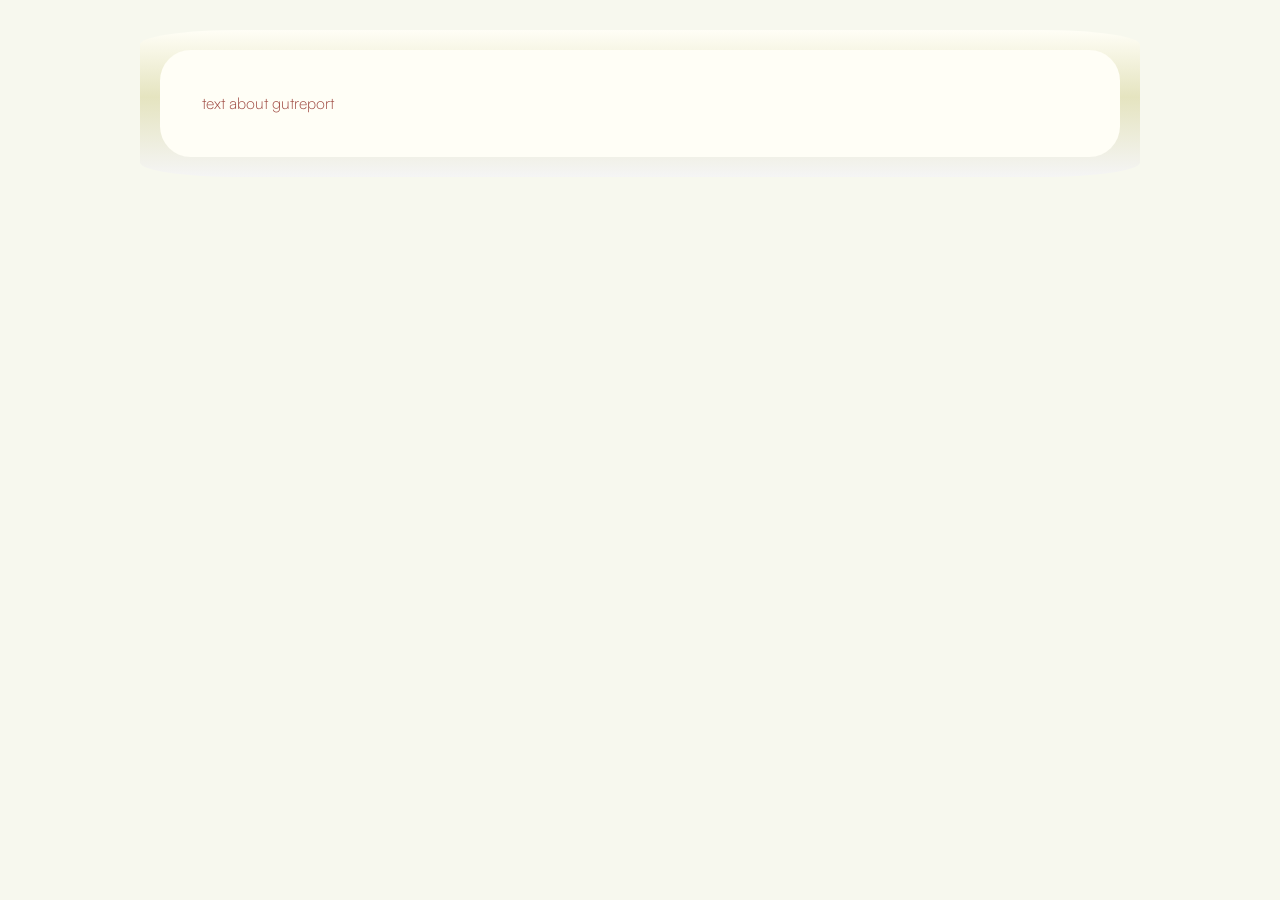
==== gutreport.html @ d38d4398 "ADD NEW PAGES + NAV BAR" ====
<!doctype html>
<html lang="en">

<head>
  <meta charset="utf-8">
  <meta name="author" content="Kayleen Tran">
  <meta name="description" content="GutReport project page">
  <link rel="stylesheet" href="style.css">
  <title>Kayleen Tran: Designer and Developer</title>
</head>

<body class="container">
    <div class="border">
        <main class="panel">
            <p>
                text about gutreport
            </p>
        </main>
    </div>
</body>

</html>
---- style.css ----
@font-face {
  font-family: 'Grotesk';
  src: url('fonts/AlteHaasGroteskBold.ttf') format('opentype');
  font-weight: normal;
  font-style: normal;
}
@font-face {
  font-family: 'Satoshi-Light';
  src: url('fonts/Satoshi-Light.otf') format('opentype');
  font-weight: normal;
  font-style: normal;
}

@font-face {
  font-family: 'Satoshi-Bold';
  src: url('fonts/Satoshi-Bold.otf') format('opentype');
  font-weight: normal;
  font-style: normal;
}

html {
  scroll-behavior:smooth;
}

body{
    max-width: 1000px;
    border-radius: 30.764px;
    background: #FFFEF6;
    padding : 10px;
    margin: auto;
}


.container{
    border-radius: 30px;
    background: #F7F8EE;
    padding: 30px;
    font-family: "Grotesk", Helvetica, Arial, sans-serif;
    color: #9C443C;
     
}

.featured{
     max-width: 1200px;
     margin: 0 auto;
     border-bottom: 0.5px solid #d5d5d5;
}

.intro-block
 {
    display: flex;
    align-items: center;
    gap: 3%;
    margin-bottom : 3%;

 }
.intro {
    margin-top: 45px;
    position: relative;
    padding: 30px;
    border-radius: 20px;
}

.intro-text {
    min-width: 0;

    h1 {
        white-space: nowrap;
    }
    

    h3 {
         display: inline-block;
        background: linear-gradient(to right, #9C443C, #6aaf15);
        -webkit-background-clip: text;
        background-clip: text;
        color: transparent;
        font-family: "Satoshi-Bold", Helvetica, Arial, sans-serif;
    }
}

.photo-stack {
  flex-shrink: 0;
  width: 30%;


    /* photo lifts and tilts when hovered over */
    img {
        transition: transform 0.25s ease;
    }
    img:hover{
        transform: translateY(-10px);
        transform: scale(1.5);
        transform: rotate(3deg);
  }
}

.photo-stack img{
  width: 100%;
  height: auto;
  display: block;
}


.panel{
    border-radius: 30.764px;
    background: #FFFEF6;
    padding: 3%;
}

h1{
    font-size: 180%;
    font-weight:600;
    margin: 1%;
}

h2{
    font-size: 150%;
    font-weight:540;
    margin: 1%;
    font-family: "Satoshi-Bold", Helvetica, Arial, sans-serif;
}

h3{
    font-size: 120%;
    font-weight:540;
    margin: 1%;
    font-family: "Satoshi-Bold", Helvetica, Arial, sans-serif;
}

p{
    font-size: 1rem;
    margin: 1.5%;
    font-family: "Satoshi-Light", Helvetica, Arial, sans-serif;
}

.header {
    padding: 10px;
    padding-left: 30px;
    border-radius: 20px;

}

.project{
    padding: 32px;

    .button {
        margin: 10px;
    }
}

.project-img {
    padding: 3%;
    display: flex;
    gap: 5%;

    img {
        transition: transform 0.25s ease;
    }
    img:hover{
        transform: translateY(-10px);
        transform: scale(1.05);
    }
}

.glass {
  border-radius: 24px;
  border: 1.5px solid rgba(255, 236, 236, 0.9);

  background: radial-gradient(
    ellipse at 50% 55%,
    rgba(222, 200, 194, 0.55) 0%,
    rgba(234, 220, 213, 0.40) 55%,
    rgba(250, 246, 240, 0.25) 100%
  );

  backdrop-filter: blur(20px) saturate(140%);
  -webkit-backdrop-filter: blur(20px) saturate(140%);

  box-shadow:
    inset 0 0 0 1px rgba(255, 255, 255, 0.55),
    inset 0 0 18px rgba(255, 255, 255, 0.65),
    inset 0 2px 6px rgba(255, 255, 255, 0.8),

    0 22px 49px rgba(118, 4, 4, 0.10),
    0 90px 90px rgba(118, 4, 4, 0.06);
}

.project-img img{
    border-radius: 20px;
    border: 2px solid #E5E4C0;
    width: 30%;
    height: auto;
    display: block;

}

.spin{
    animation: moveRight 9s linear infinite;
}

.footer{
    border-radius: 30px;
    padding: 30px;
    font-family: "Grotesk", Helvetica, Arial, sans-serif;
    color: #9C443C;
    margin: 8px;  display: flex;
    justify-content: center;
    gap: 24px;
    font-family: "Satoshi-Bold", Helvetica, Arial, sans-serif;
}

.footer a{
    color:#7cc381;
}


.footer a:active {
  color: #eb616f;
}



.footer a:visited {
  color: #a7508a;
}

.border{
    border-radius: 10%;
    background: var(--background-gradiuent, linear-gradient(180deg, #FFFEF6 0%, #E5E4C0 45.67%, #F5F5F5 100%));
    padding: 20px;
}

.button {
  display: inline-block;
  padding: 10px 22px;
  border-radius: 999px;
  background: #9C443C;
  color: #FFFEF6;
  font-family: "Grotesk", Helvetica, Arial, sans-serif;
  text-decoration: none;
  transition: background 0.2s;
}

.button:hover {
  background: #692720; 
}

.nav{
    position: sticky;
    top: 16px;
    z-index: 100;
    width: fit-content;
    margin: 0 auto 32px;
    padding: 6px;
    border-radius: 999px; 

    ul {
        display: flex;
        gap: 4px;
        list-style: none;
        margin: 0;
        padding: 0;
    }

    a {
        display: block;
        padding: 10px 22px;
        border-radius: 999px;
        color: #9C443C;
        text-decoration: none;
        transition: background 0.25s ease;
    }

    a:hover{
        background: linear-gradient(to right, #9C443C, #6aaf15);
        -webkit-background-clip: text;
        background-clip: text;
        color: transparent;
    }
}
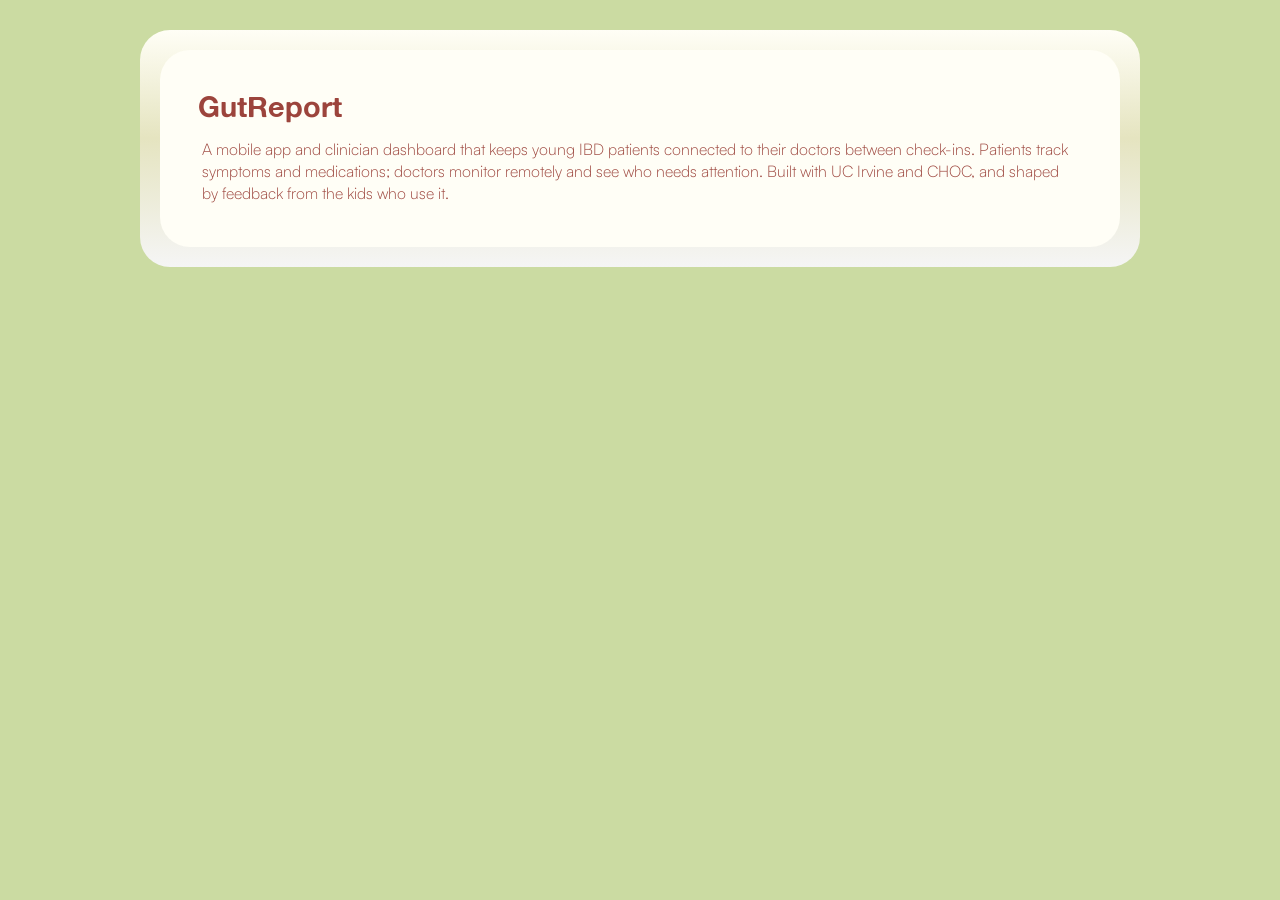
==== commit a777a67a: "Added content to project individual pages" ====
--- a/gutreport.html
+++ b/gutreport.html
@@ -12,9 +12,13 @@
 <body class="container">
     <div class="border">
         <main class="panel">
+            <h1>GutReport</h1>
             <p>
-                text about gutreport
+                A mobile app and clinician dashboard that keeps young IBD patients connected to their doctors between check-ins. Patients track symptoms and medications; doctors monitor remotely and see who needs attention. Built with UC Irvine and CHOC, and shaped by feedback from the kids who use it.
             </p>
+
+
+            
         </main>
     </div>
 </body>
--- a/style.css
+++ b/style.css
@@ -24,8 +24,8 @@
 
 body{
     max-width: 1000px;
-    border-radius: 30.764px;
-    background: #FFFEF6;
+    border-radius: 30px;
+    background: #f5f2e4;
     padding : 10px;
     margin: auto;
 }
@@ -33,17 +33,23 @@
 
 .container{
     border-radius: 30px;
-    background: #F7F8EE;
+    background: #cbdba2;
     padding: 30px;
     font-family: "Grotesk", Helvetica, Arial, sans-serif;
     color: #9C443C;
      
 }
 
-.featured{
-     max-width: 1200px;
-     margin: 0 auto;
-     border-bottom: 0.5px solid #d5d5d5;
+.panel{
+    border-radius: 30px;
+    background: #FFFEF6;
+    padding: 3%;
+}
+
+.border{
+    border-radius: 30px;
+    background: var(--background-gradiuent, linear-gradient(180deg, #FFFEF6 0%, #E5E4C0 45.67%, #F5F5F5 100%));
+    padding: 20px;
 }
 
 .intro-block
@@ -72,7 +78,6 @@
     h3 {
          display: inline-block;
         background: linear-gradient(to right, #9C443C, #6aaf15);
-        -webkit-background-clip: text;
         background-clip: text;
         color: transparent;
         font-family: "Satoshi-Bold", Helvetica, Arial, sans-serif;
@@ -85,6 +90,7 @@
 
 
     /* photo lifts and tilts when hovered over */
+
     img {
         transition: transform 0.25s ease;
     }
@@ -102,11 +108,6 @@
 }
 
 
-.panel{
-    border-radius: 30.764px;
-    background: #FFFEF6;
-    padding: 3%;
-}
 
 h1{
     font-size: 180%;
@@ -141,6 +142,8 @@
 
 }
 
+/* for project thumbnail sections */
+
 .project{
     padding: 32px;
 
@@ -163,28 +166,6 @@
     }
 }
 
-.glass {
-  border-radius: 24px;
-  border: 1.5px solid rgba(255, 236, 236, 0.9);
-
-  background: radial-gradient(
-    ellipse at 50% 55%,
-    rgba(222, 200, 194, 0.55) 0%,
-    rgba(234, 220, 213, 0.40) 55%,
-    rgba(250, 246, 240, 0.25) 100%
-  );
-
-  backdrop-filter: blur(20px) saturate(140%);
-  -webkit-backdrop-filter: blur(20px) saturate(140%);
-
-  box-shadow:
-    inset 0 0 0 1px rgba(255, 255, 255, 0.55),
-    inset 0 0 18px rgba(255, 255, 255, 0.65),
-    inset 0 2px 6px rgba(255, 255, 255, 0.8),
-
-    0 22px 49px rgba(118, 4, 4, 0.10),
-    0 90px 90px rgba(118, 4, 4, 0.06);
-}
 
 .project-img img{
     border-radius: 20px;
@@ -195,9 +176,7 @@
 
 }
 
-.spin{
-    animation: moveRight 9s linear infinite;
-}
+/* footer bar format */
 
 .footer{
     border-radius: 30px;
@@ -208,28 +187,36 @@
     justify-content: center;
     gap: 24px;
     font-family: "Satoshi-Bold", Helvetica, Arial, sans-serif;
-}
-
-.footer a{
-    color:#7cc381;
-}
-
-
-.footer a:active {
-  color: #eb616f;
-}
-
-
-
-.footer a:visited {
-  color: #a7508a;
-}
-
-.border{
-    border-radius: 10%;
-    background: var(--background-gradiuent, linear-gradient(180deg, #FFFEF6 0%, #E5E4C0 45.67%, #F5F5F5 100%));
-    padding: 20px;
-}
+
+    /* link colors */
+
+    .button{
+        background:#fff7f5;
+    }
+
+    .button:hover{
+        background:#fff1ef
+    }
+
+    a{
+        display: block;
+        padding: 10px 22px;
+        border-radius: 999px;
+        color: #9C443C;
+        text-decoration: none;
+        color:#7cc381;
+    }
+
+    a:hover {
+        color: #ed949d;
+    }
+
+    a:visited {
+        color: #a7508a;
+    }
+}
+
+/* buttons with visual hover */
 
 .button {
   display: inline-block;
@@ -241,17 +228,14 @@
   text-decoration: none;
   transition: background 0.2s;
 }
-
 .button:hover {
   background: #692720; 
 }
 
+/* nav bar at the top to go to diff pages */
 .nav{
-    position: sticky;
-    top: 16px;
-    z-index: 100;
+    margin : auto;
     width: fit-content;
-    margin: 0 auto 32px;
     padding: 6px;
     border-radius: 999px; 
 
@@ -272,11 +256,35 @@
         transition: background 0.25s ease;
     }
 
+    /* cool hover gradient */
     a:hover{
         background: linear-gradient(to right, #9C443C, #6aaf15);
-        -webkit-background-clip: text;
         background-clip: text;
         color: transparent;
     }
 }
 
+/* glass effect */
+
+.glass {
+  border-radius: 24px;
+  border: 1.5px solid rgba(255, 236, 236, 0.9);
+
+  background: radial-gradient(
+    ellipse at 50% 55%,
+    rgba(222, 200, 194, 0.55) 0%,
+    rgba(234, 220, 213, 0.40) 55%,
+    rgba(250, 246, 240, 0.25) 100%
+  );
+
+  backdrop-filter: blur(20px) saturate(140%);
+
+  box-shadow:
+    inset 0 0 0 1px rgba(255, 255, 255, 0.55),
+    inset 0 0 18px rgba(255, 255, 255, 0.65),
+    inset 0 2px 6px rgba(255, 255, 255, 0.8),
+
+    0 22px 49px rgba(118, 4, 4, 0.10),
+    0 90px 90px rgba(118, 4, 4, 0.06);
+}
+
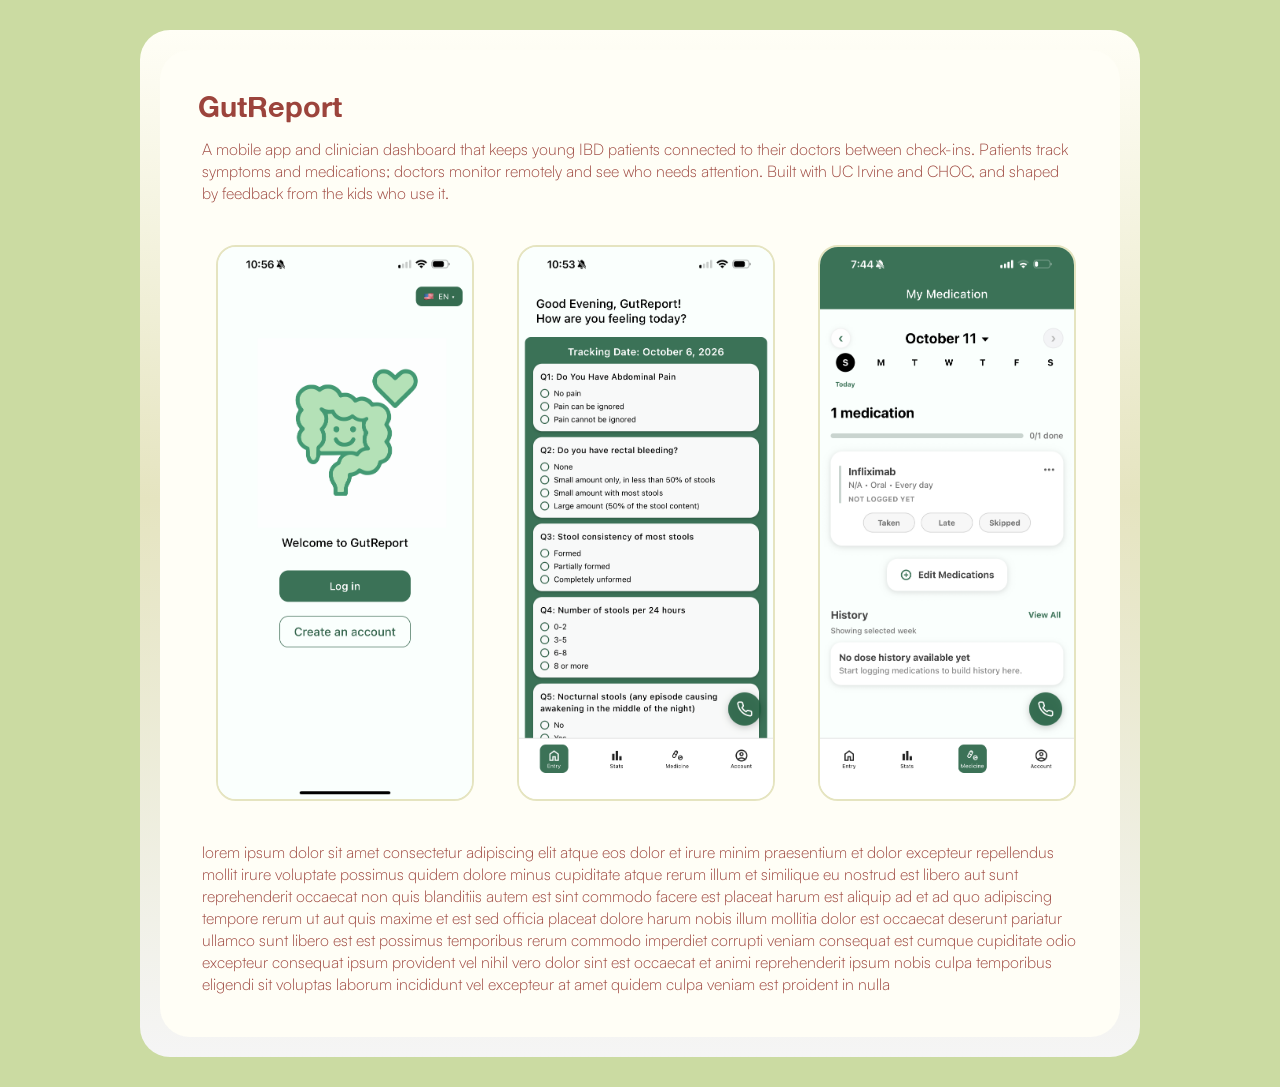
==== commit cf6676d9: "edits" ====
--- a/gutreport.html
+++ b/gutreport.html
@@ -17,7 +17,15 @@
                 A mobile app and clinician dashboard that keeps young IBD patients connected to their doctors between check-ins. Patients track symptoms and medications; doctors monitor remotely and see who needs attention. Built with UC Irvine and CHOC, and shaped by feedback from the kids who use it.
             </p>
 
+            <div class="project-img">
+              <img src="images/screenie_login.png" alt="Screenshot of login screen from GutReport Mobile App">
+              <img src="images/screenie_survey.PNG" alt="Screenshot of survey page from GutReport Mobile App">
+              <img src="images/screenie.PNG" alt="Screenshot of medication manager from GutReport Mobile App">
+            </div>
 
+            <p>
+                lorem ipsum dolor sit amet consectetur adipiscing elit atque eos dolor et irure minim praesentium et dolor excepteur repellendus mollit irure voluptate possimus quidem dolore minus cupiditate atque rerum illum et similique eu nostrud est libero aut sunt reprehenderit occaecat non quis blanditiis autem est sint commodo facere est placeat harum est aliquip ad et ad quo adipiscing tempore rerum ut aut quis maxime et est sed officia placeat dolore harum nobis illum mollitia dolor est occaecat deserunt pariatur ullamco sunt libero est est possimus temporibus rerum commodo imperdiet corrupti veniam consequat est cumque cupiditate odio excepteur consequat ipsum provident vel nihil vero dolor sint est occaecat et animi reprehenderit ipsum nobis culpa temporibus eligendi sit voluptas laborum incididunt vel excepteur at amet quidem culpa veniam est proident in nulla
+            </p>
             
         </main>
     </div>
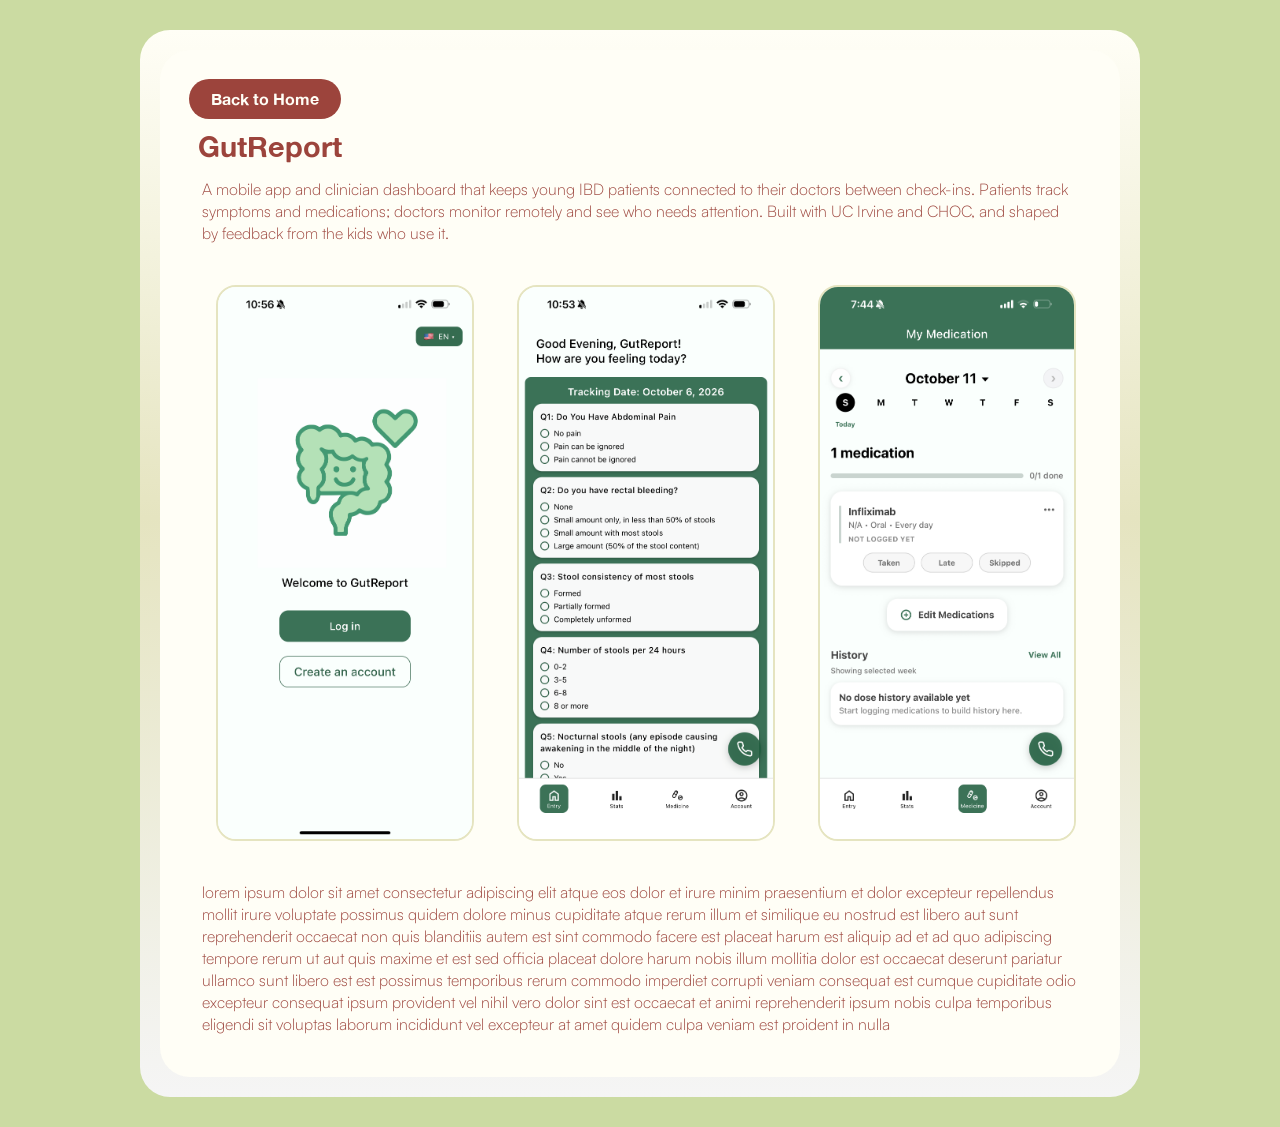
==== commit efedef92: "removed photo gallery, added back to home buttons" ====
--- a/gutreport.html
+++ b/gutreport.html
@@ -12,6 +12,9 @@
 <body class="container">
     <div class="border">
         <main class="panel">
+
+            <a href="index.html" class="button">Back to Home</a>
+
             <h1>GutReport</h1>
             <p>
                 A mobile app and clinician dashboard that keeps young IBD patients connected to their doctors between check-ins. Patients track symptoms and medications; doctors monitor remotely and see who needs attention. Built with UC Irvine and CHOC, and shaped by feedback from the kids who use it.
--- a/style.css
+++ b/style.css
@@ -75,12 +75,13 @@
     }
     
 
-    h3 {
-         display: inline-block;
+    h2 {
+        display: inline-block;
         background: linear-gradient(to right, #9C443C, #6aaf15);
         background-clip: text;
         color: transparent;
         font-family: "Satoshi-Bold", Helvetica, Arial, sans-serif;
+        font-size:  120%;
     }
 }
 
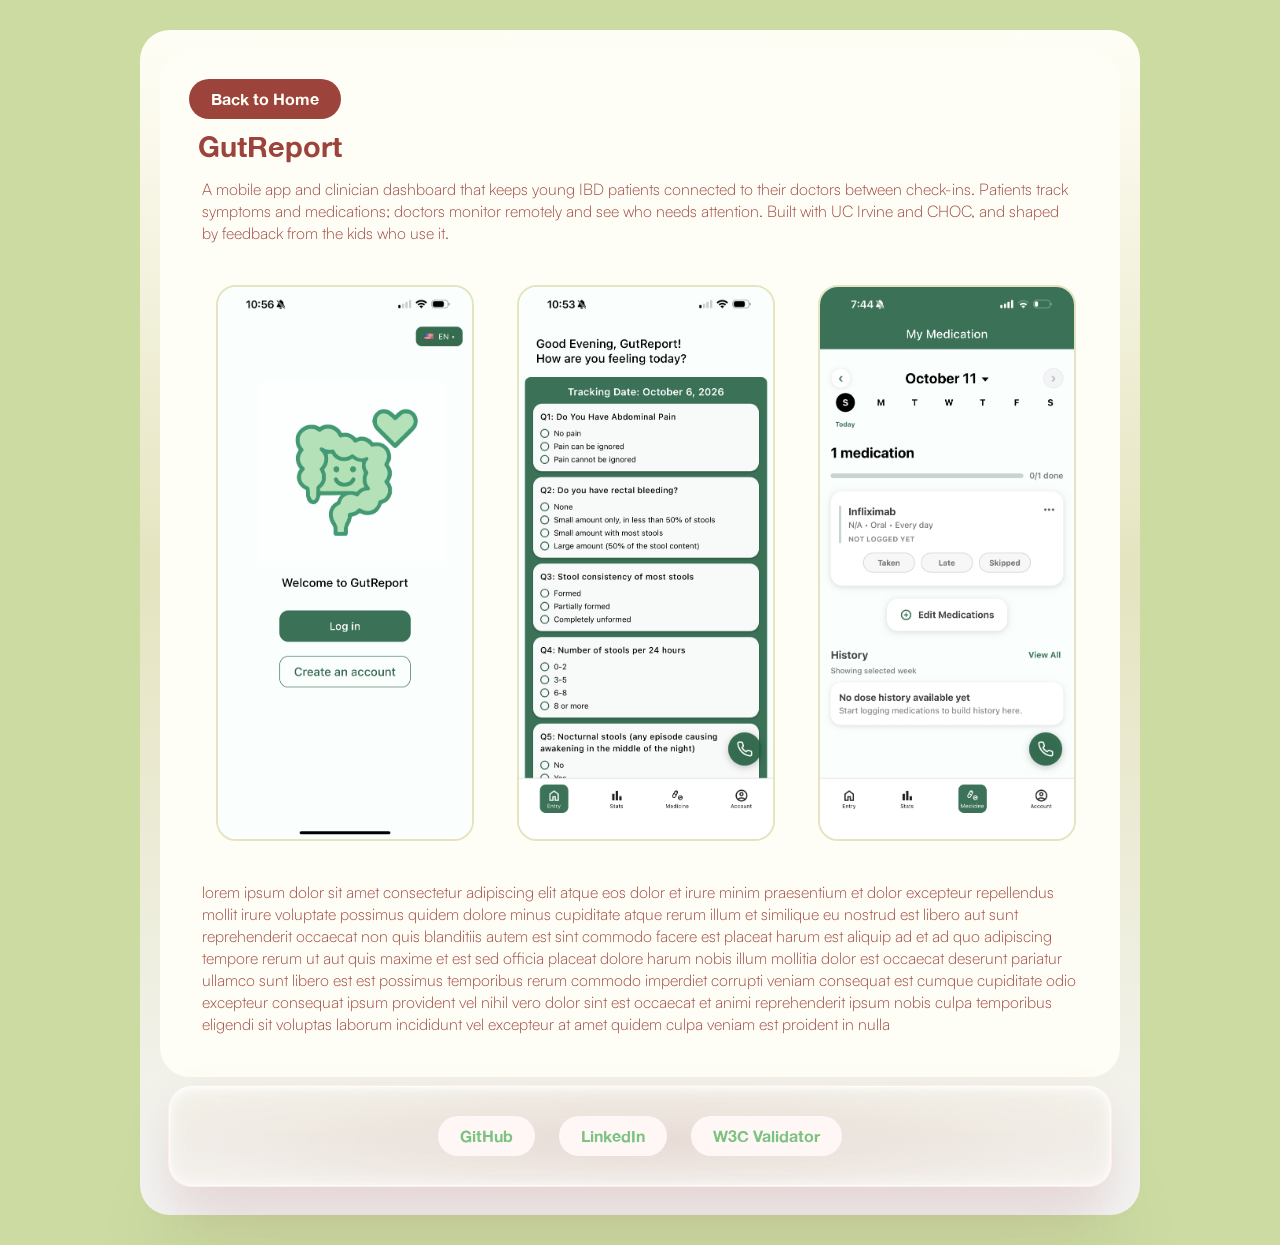
==== commit 1dd1a4b1: "added footer to every page" ====
--- a/gutreport.html
+++ b/gutreport.html
@@ -31,6 +31,15 @@
             </p>
             
         </main>
+
+        <footer class="footer glass">
+            <a href="https://github.com/KayleenT" class="button">GitHub</a>
+            <a href="https://www.linkedin.com/in/kayleen-tran-9029782a9" class="button">LinkedIn</a>
+            <a href="https://validator.w3.org/check?uri=referer" class="button">
+                W3C Validator
+            </a>
+        </footer>
+
     </div>
 </body>
 
